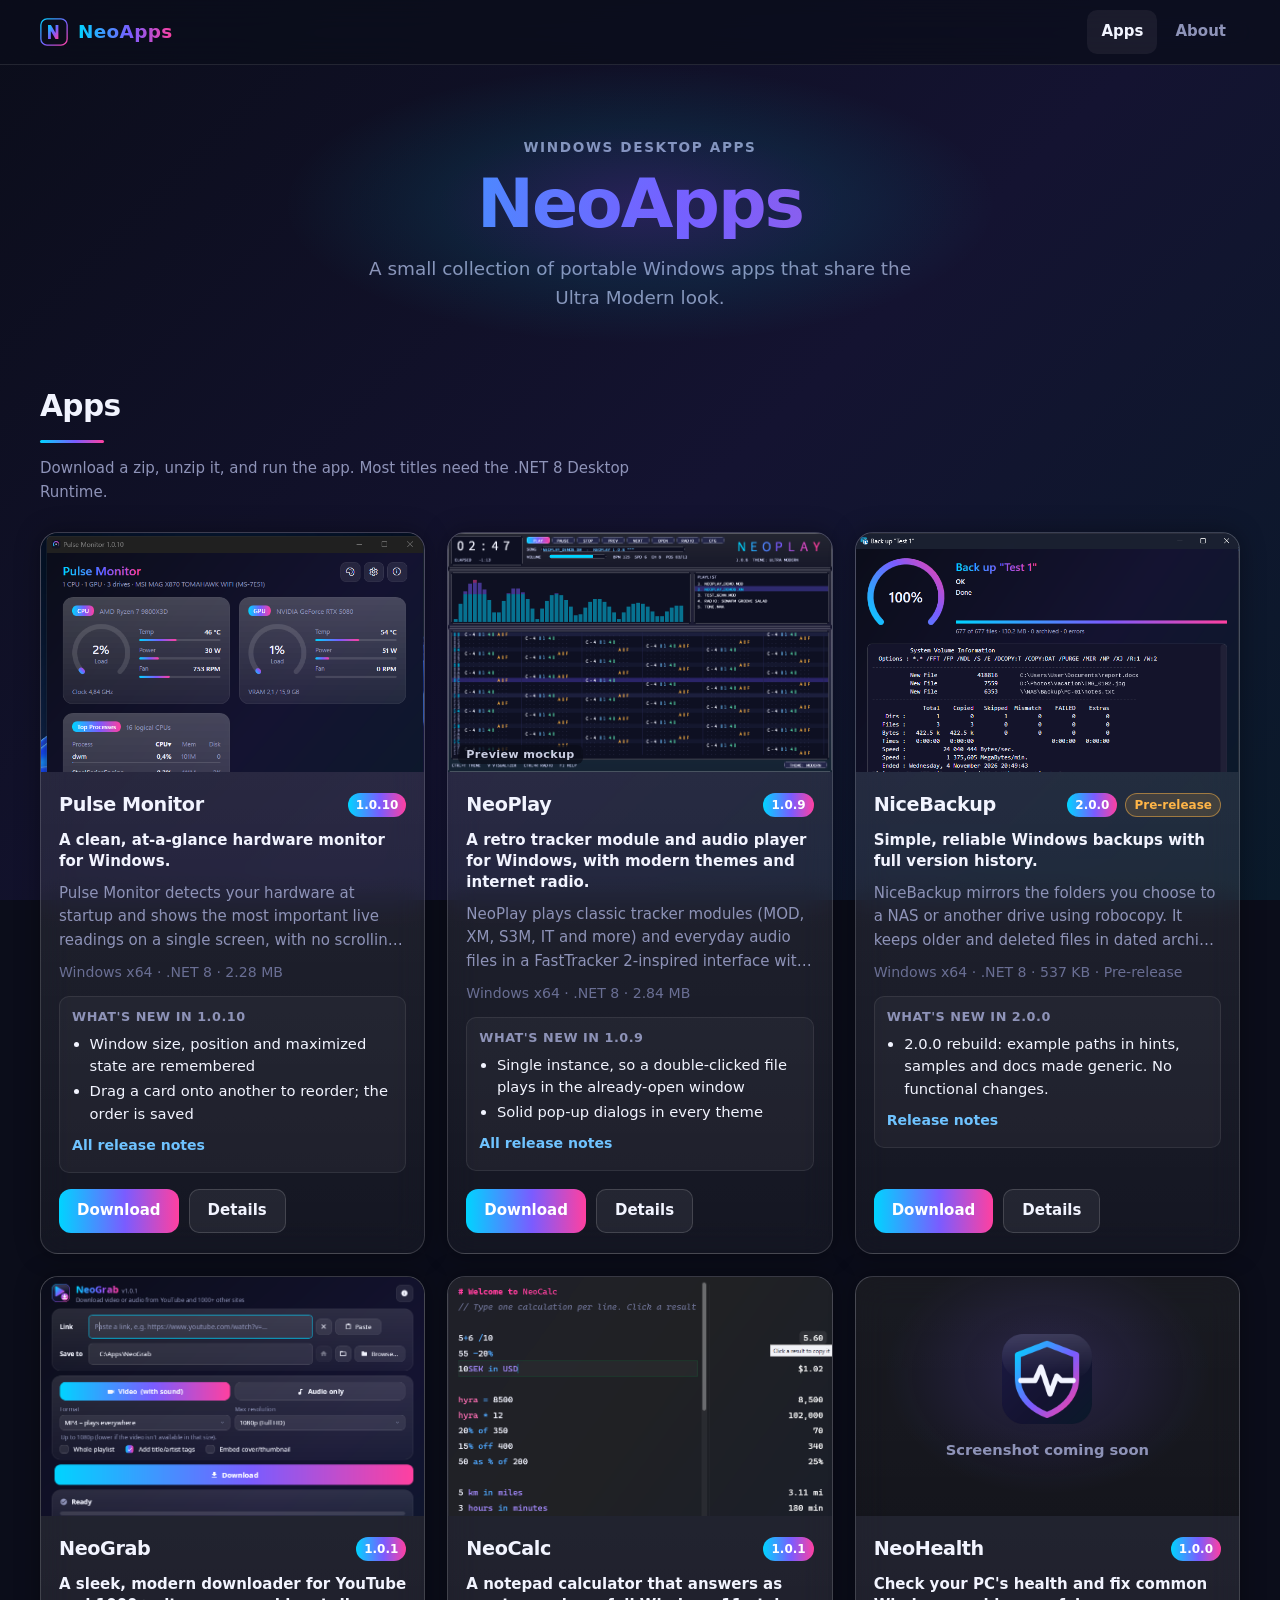
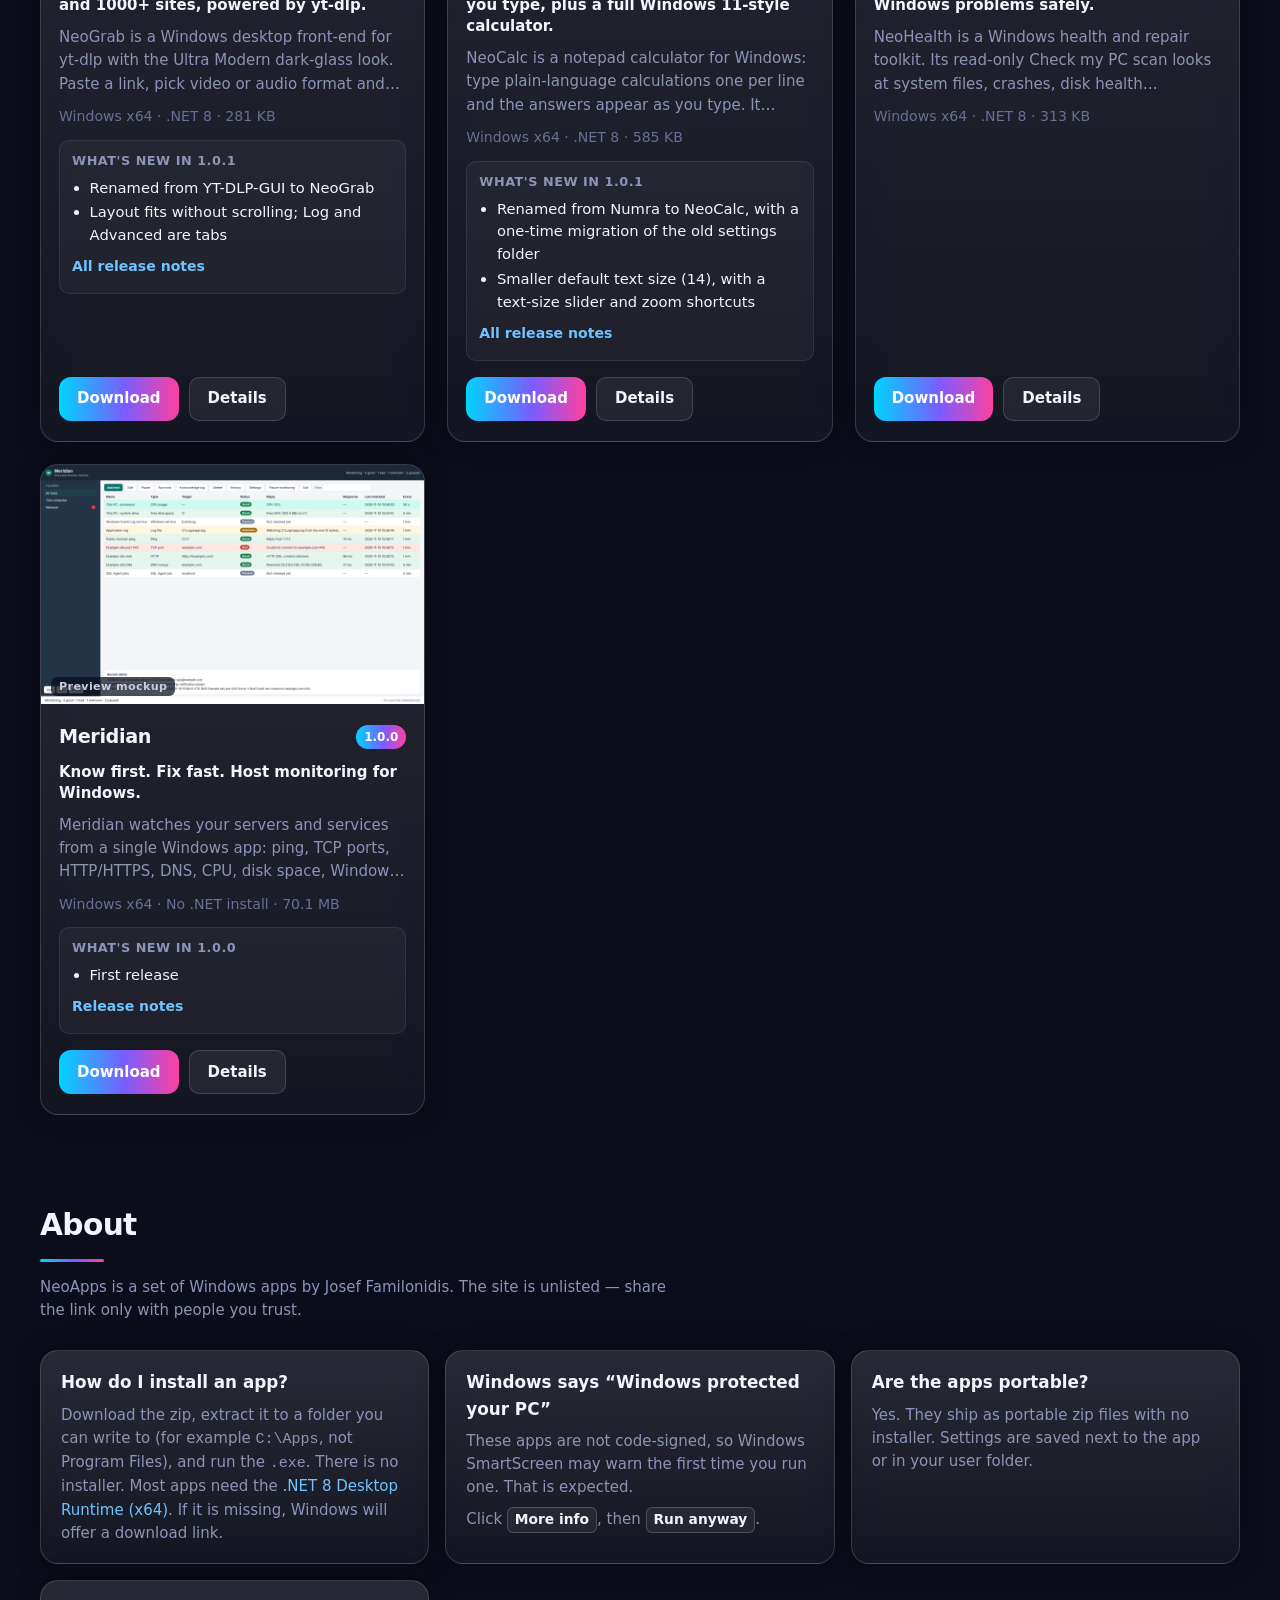
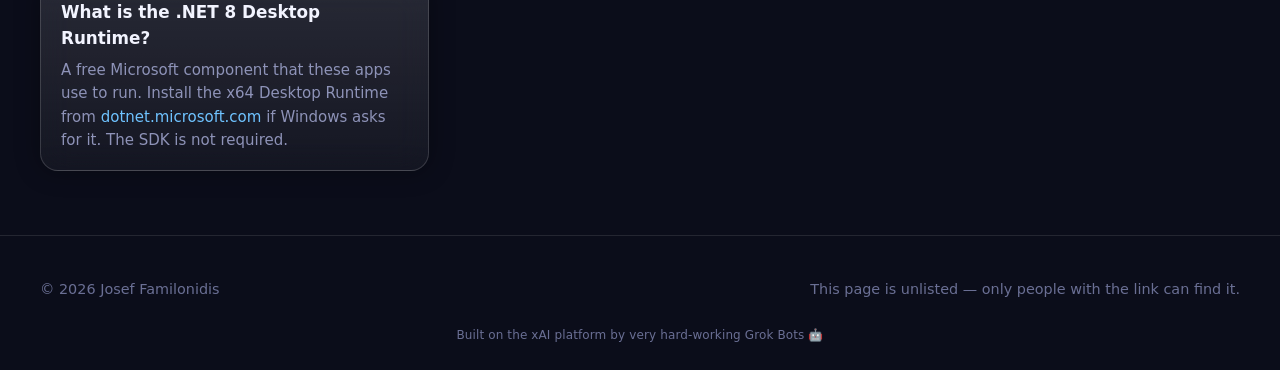
==== index.html @ 7ae8aa29 "Publish the NeoApps static site. Unlisted GitHub Pages site (noindex/nofollow and a robots.txt that " ====
<!DOCTYPE html>
<html lang="en">
<head>
  <meta charset="utf-8">
  <meta name="viewport" content="width=device-width, initial-scale=1, viewport-fit=cover">
  <meta name="robots" content="noindex, nofollow">
  <meta name="description" content="Portable Windows desktop apps by Josef Familonidis.">
  <title>NeoApps</title>
  <link rel="icon" href="favicon.svg" type="image/svg+xml">
  <link rel="stylesheet" href="css/style.css">
</head>
<body>
  <a class="skip-link" href="#main">Skip to content</a>
  <header id="site-header"></header>
  <main id="main">
    <section class="hero" id="top">
      <div class="wrap">
        <p class="hero-kicker">Windows desktop apps</p>
        <h1 class="hero-title">NeoApps</h1>
        <p class="hero-sub" id="hero-sub">A small collection of portable Windows apps that share the Ultra Modern look.</p>
      </div>
    </section>

    <section id="apps" class="section">
      <div class="wrap">
        <h2 class="section-title">Apps</h2>
        <p class="section-lead">Download a zip, unzip it, and run the app. Most titles need the .NET 8 Desktop Runtime.</p>
        <div id="app-grid" class="app-grid"></div>
      </div>
    </section>

    <section id="about" class="section">
      <div class="wrap">
        <h2 class="section-title">About</h2>
        <p class="section-lead">NeoApps is a set of Windows apps by Josef Familonidis. The site is unlisted — share the link only with people you trust.</p>
        <div class="faq">
          <article class="faq-item">
            <h3>How do I install an app?</h3>
            <p>Download the zip, extract it to a folder you can write to (for example <code>C:\Apps</code>, not Program Files), and run the <code>.exe</code>. There is no installer. Most apps need the <a href="https://dotnet.microsoft.com/download/dotnet/8.0">.NET 8 Desktop Runtime (x64)</a>. If it is missing, Windows will offer a download link.</p>
          </article>
          <article class="faq-item">
            <h3>Windows says “Windows protected your PC”</h3>
            <p>These apps are not code-signed, so Windows SmartScreen may warn the first time you run one. That is expected.</p>
            <p>Click <span class="kbd">More info</span>, then <span class="kbd">Run anyway</span>.</p>
          </article>
          <article class="faq-item">
            <h3>Are the apps portable?</h3>
            <p>Yes. They ship as portable zip files with no installer. Settings are saved next to the app or in your user folder.</p>
          </article>
          <article class="faq-item">
            <h3>What is the .NET 8 Desktop Runtime?</h3>
            <p>A free Microsoft component that these apps use to run. Install the x64 Desktop Runtime from <a href="https://dotnet.microsoft.com/download/dotnet/8.0">dotnet.microsoft.com</a> if Windows asks for it. The SDK is not required.</p>
          </article>
        </div>
      </div>
    </section>
  </main>
  <footer id="site-footer"></footer>

  <div id="lightbox" class="lightbox" hidden role="dialog" aria-modal="true" aria-label="Screenshot">
    <button type="button" class="lightbox-close" aria-label="Close screenshot">×</button>
    <img alt="">
  </div>

  <script src="js/site.js" defer></script>
  <script src="js/home.js" defer></script>
</body>
</html>
---- css/style.css ----
/* NeoApps — Ultra Modern theme. All colours from the shared WPF Modern.xaml. */

:root {
  --bg-0: #0B0D1A;
  --bg-1: #141331;
  --bg-2: #0A1A2A;
  --page-bg: linear-gradient(135deg, #0B0D1A 0%, #141331 55%, #0A1A2A 100%);
  --card-bg: linear-gradient(180deg, rgba(255, 255, 255, 0.12), rgba(255, 255, 255, 0.04));
  --card-border: rgba(255, 255, 255, 0.15);
  --card-radius: 18px;
  --card-shadow: 0 0 24px rgba(0, 0, 0, 0.35);
  --accent: linear-gradient(90deg, #00D4FF 0%, #7A5CFF 55%, #FF40A0 100%);
  --accent-cyan: #00D4FF;
  --accent-violet: #7A5CFF;
  --accent-pink: #FF40A0;
  --text: #F2F4FF;
  --muted: #8E93B8;
  --dim: #6A6F94;
  --link: #6FC3FF;
  --ok: #3DDC97;
  --warn: #FFB547;
  --error: #FF5C7A;
  --btn-bg: rgba(255, 255, 255, 0.063);
  --btn-border: rgba(255, 255, 255, 0.15);
  --btn-radius: 10px;
  --btn-primary-radius: 12px;
  --font: "Segoe UI Variable Text", "Segoe UI", system-ui, Inter, sans-serif;
  --font-mono: "Cascadia Mono", Consolas, ui-monospace, monospace;
  --nav-height: 64px;
  --content: 1200px;
  --body: 15px;
  --tap: 44px;
  --pad: 24px;
  --safe-t: env(safe-area-inset-top, 0px);
  --safe-r: env(safe-area-inset-right, 0px);
  --safe-b: env(safe-area-inset-bottom, 0px);
  --safe-l: env(safe-area-inset-left, 0px);
  color-scheme: dark;
}

@media (max-width: 699px) {
  :root {
    --body: 16px;
    --pad: 16px;
    --nav-height: 56px;
  }
}

*,
*::before,
*::after {
  box-sizing: border-box;
}

html {
  scroll-behavior: smooth;
  scroll-padding-top: calc(var(--nav-height) + var(--safe-t) + 12px);
  -webkit-text-size-adjust: 100%;
  text-size-adjust: 100%;
}

body {
  margin: 0;
  min-height: 100dvh;
  font-family: var(--font);
  font-size: var(--body);
  line-height: 1.55;
  color: var(--text);
  background-color: var(--bg-0);
  background-image: var(--page-bg);
  background-attachment: fixed;
  background-size: cover;
  overflow-x: hidden;
}

img,
svg,
video {
  max-width: 100%;
  height: auto;
}

a {
  color: var(--link);
  text-decoration: none;
}

a:hover {
  text-decoration: underline;
}

:focus-visible {
  outline: 2px solid var(--accent-cyan);
  outline-offset: 3px;
}

.skip-link {
  position: absolute;
  left: var(--pad);
  top: -100px;
  z-index: 200;
  padding: 8px 14px;
  border-radius: 8px;
  background: var(--bg-0);
  color: var(--text);
}

.skip-link:focus {
  top: calc(var(--safe-t) + 8px);
}

.wrap {
  width: min(var(--content), calc(100% - var(--pad) - var(--pad) - var(--safe-l) - var(--safe-r)));
  margin-inline: auto;
}

/* ---- Header / nav ---- */

.site-header {
  position: sticky;
  top: 0;
  z-index: 100;
  padding-top: var(--safe-t);
  background: rgba(11, 13, 26, 0.78);
  backdrop-filter: blur(20px) saturate(1.2);
  -webkit-backdrop-filter: blur(20px) saturate(1.2);
  border-bottom: 1px solid rgba(255, 255, 255, 0.1);
}

.site-header .nav-inner {
  display: flex;
  align-items: center;
  justify-content: space-between;
  gap: 12px;
  min-height: var(--nav-height);
}

.brand {
  display: inline-flex;
  align-items: center;
  gap: 10px;
  min-height: var(--tap);
  font-weight: 700;
  font-size: 1.15rem;
  letter-spacing: 0.02em;
  color: var(--text);
  text-decoration: none;
}

.brand:hover {
  text-decoration: none;
}

.brand-mark {
  width: 28px;
  height: 28px;
  flex: 0 0 28px;
}

.brand-name {
  background-image: var(--accent);
  -webkit-background-clip: text;
  background-clip: text;
  color: transparent;
}

.nav-toggle {
  display: none;
  align-items: center;
  justify-content: center;
  width: var(--tap);
  height: var(--tap);
  margin-right: -8px;
  padding: 0;
  border: 1px solid var(--btn-border);
  border-radius: 10px;
  background: var(--btn-bg);
  color: var(--text);
  cursor: pointer;
}

.nav-toggle-bars,
.nav-toggle-bars::before,
.nav-toggle-bars::after {
  display: block;
  width: 18px;
  height: 2px;
  background: var(--text);
  border-radius: 1px;
  position: relative;
  transition: transform 0.2s ease, opacity 0.2s ease;
}

.nav-toggle-bars::before,
.nav-toggle-bars::after {
  content: "";
  position: absolute;
  left: 0;
}

.nav-toggle-bars::before { top: -6px; }
.nav-toggle-bars::after { top: 6px; }

.site-header.is-open .nav-toggle-bars {
  background: transparent;
}

.site-header.is-open .nav-toggle-bars::before {
  top: 0;
  transform: rotate(45deg);
}

.site-header.is-open .nav-toggle-bars::after {
  top: 0;
  transform: rotate(-45deg);
}

.nav-links {
  display: flex;
  align-items: center;
  gap: 4px;
  list-style: none;
  margin: 0;
  padding: 0;
}

.nav-links a {
  display: inline-flex;
  align-items: center;
  justify-content: center;
  min-height: var(--tap);
  padding: 0 14px;
  border-radius: 10px;
  color: var(--muted);
  font-weight: 600;
  text-decoration: none;
}

.nav-links a:hover,
.nav-links a[aria-current="page"],
.nav-links a.is-active {
  color: var(--text);
  background: rgba(255, 255, 255, 0.06);
  text-decoration: none;
}

@media (max-width: 699px) {
  .nav-toggle {
    display: inline-flex;
  }

  .nav-links {
    display: none;
    position: absolute;
    left: 0;
    right: 0;
    top: 100%;
    flex-direction: column;
    align-items: stretch;
    gap: 4px;
    padding: 8px max(var(--pad), var(--safe-l)) calc(12px + var(--safe-b)) max(var(--pad), var(--safe-r));
    background: #0B0D1A;
    border-bottom: 1px solid rgba(255, 255, 255, 0.1);
    box-shadow: 0 16px 32px rgba(0, 0, 0, 0.55);
  }

  .site-header.is-open .nav-links {
    display: flex;
  }

  .nav-links a {
    justify-content: flex-start;
    width: 100%;
    padding: 0 16px;
  }

  body.nav-open {
    overflow: hidden;
  }
}

/* ---- Hero ---- */

.hero {
  position: relative;
  padding: 72px 0 48px;
  overflow: hidden;
  text-align: center;
}

.hero::before {
  content: "";
  position: absolute;
  left: 50%;
  top: 0;
  width: min(720px, 90vw);
  height: 280px;
  transform: translateX(-50%);
  background: radial-gradient(ellipse at center, rgba(122, 92, 255, 0.22), rgba(0, 212, 255, 0.08) 40%, transparent 70%);
  pointer-events: none;
}

.hero-kicker {
  margin: 0 0 10px;
  color: var(--muted);
  font-size: 0.85rem;
  font-weight: 600;
  letter-spacing: 0.12em;
  text-transform: uppercase;
}

.hero-title {
  margin: 0 0 16px;
  font-size: clamp(2.4rem, 8vw, 4.25rem);
  font-weight: 700;
  letter-spacing: -0.03em;
  line-height: 1.05;
  background-image: var(--accent);
  -webkit-background-clip: text;
  background-clip: text;
  color: transparent;
}

.hero-sub {
  margin: 0 auto;
  max-width: 34rem;
  color: var(--muted);
  font-size: clamp(1rem, 2.2vw, 1.15rem);
}

@media (max-height: 850px) {
  .hero {
    padding: 48px 0 32px;
  }
}

/* ---- Sections ---- */

.section {
  padding: 24px 0 64px;
}

.section-title {
  margin: 0 0 8px;
  font-size: clamp(1.45rem, 3vw, 1.85rem);
  font-weight: 700;
  letter-spacing: -0.02em;
}

.section-title::after {
  content: "";
  display: block;
  width: 64px;
  height: 3px;
  margin: 10px 0 22px;
  border-radius: 2px;
  background-image: var(--accent);
}

.section-lead {
  margin: -8px 0 28px;
  color: var(--muted);
  max-width: 40rem;
}

/* ---- Cards / app grid ---- */

.app-grid {
  display: grid;
  grid-template-columns: repeat(auto-fit, minmax(min(100%, 320px), 1fr));
  gap: 22px;
}

.card {
  display: flex;
  flex-direction: column;
  background-image: var(--card-bg);
  border: 1px solid var(--card-border);
  border-radius: var(--card-radius);
  box-shadow: var(--card-shadow);
  backdrop-filter: blur(16px);
  -webkit-backdrop-filter: blur(16px);
  overflow: hidden;
  min-width: 0;
  transition: transform 0.2s ease, border-color 0.2s ease, box-shadow 0.2s ease;
}

@media (hover: hover) {
  .card:hover {
    transform: translateY(-2px);
    border-color: rgba(255, 255, 255, 0.28);
    box-shadow: 0 0 28px rgba(0, 0, 0, 0.45);
  }
}

.card-shot {
  position: relative;
  aspect-ratio: 16 / 10;
  background: rgba(0, 0, 0, 0.28);
  display: flex;
  align-items: center;
  justify-content: center;
  overflow: hidden;
}

.card-shot img {
  width: 100%;
  height: 100%;
  object-fit: cover;
  object-position: top center;
  cursor: zoom-in;
}

.card-shot img[data-lightbox] {
  -webkit-touch-callout: none;
}

.shot-placeholder {
  display: flex;
  flex-direction: column;
  align-items: center;
  justify-content: center;
  gap: 12px;
  width: 100%;
  height: 100%;
  padding: 24px;
  color: var(--muted);
  text-align: center;
  background:
    radial-gradient(ellipse at 50% 40%, rgba(122, 92, 255, 0.18), transparent 60%),
    rgba(0, 0, 0, 0.15);
}

.shot-placeholder img {
  width: 96px;
  height: 96px;
  object-fit: contain;
  cursor: default;
}

.shot-placeholder .ph-icon {
  width: 64px;
  height: 64px;
  border-radius: 16px;
  background-image: var(--accent);
  opacity: 0.85;
}

.shot-placeholder span {
  font-size: 0.92rem;
  font-weight: 600;
}

.card-body {
  display: flex;
  flex-direction: column;
  gap: 10px;
  padding: 18px 18px 20px;
  flex: 1;
  min-width: 0;
}

.card-head {
  display: flex;
  align-items: center;
  flex-wrap: wrap;
  gap: 8px;
}

.card-head h3 {
  margin: 0;
  font-size: 1.2rem;
  font-weight: 700;
  letter-spacing: -0.02em;
  margin-right: auto;
}

.card-head h3 a {
  color: var(--text);
  text-decoration: none;
}

.card-head h3 a:hover {
  color: var(--link);
}

.badge {
  display: inline-flex;
  align-items: center;
  justify-content: center;
  min-height: 24px;
  padding: 0 8px;
  border-radius: 999px;
  font-size: 0.75rem;
  font-weight: 700;
  line-height: 1;
  white-space: nowrap;
}

.badge-version {
  background-image: var(--accent);
  color: #fff;
}

.badge-pre {
  background: rgba(255, 181, 71, 0.15);
  border: 1px solid rgba(255, 181, 71, 0.5);
  color: var(--warn);
}

.badge-soon {
  background: rgba(142, 147, 184, 0.12);
  border: 1px solid rgba(142, 147, 184, 0.35);
  color: var(--muted);
}

.tagline {
  margin: 0;
  color: var(--text);
  font-weight: 600;
  line-height: 1.4;
}

.desc {
  margin: 0;
  color: var(--muted);
  display: -webkit-box;
  -webkit-line-clamp: 3;
  line-clamp: 3;
  -webkit-box-orient: vertical;
  overflow: hidden;
}

.desc code,
.prose code {
  font-family: var(--font-mono);
  font-size: 0.9em;
  color: var(--accent-cyan);
}

.meta {
  margin: 0;
  color: var(--dim);
  font-size: 0.88rem;
}

.whats-new {
  margin: 2px 0 0;
  padding: 10px 12px;
  border-radius: 10px;
  background: rgba(255, 255, 255, 0.04);
  border: 1px solid rgba(255, 255, 255, 0.08);
}

.whats-new h4 {
  margin: 0 0 6px;
  font-size: 0.8rem;
  font-weight: 700;
  letter-spacing: 0.04em;
  text-transform: uppercase;
  color: var(--muted);
}

.whats-new ul {
  margin: 0;
  padding-left: 1.1rem;
  color: var(--text);
  font-size: 0.92rem;
}

.whats-new li + li {
  margin-top: 2px;
}

.whats-new .more {
  display: inline-flex;
  align-items: center;
  min-height: 32px;
  margin-top: 4px;
  font-size: 0.88rem;
  font-weight: 600;
}

.card-actions {
  display: flex;
  flex-wrap: wrap;
  gap: 10px;
  margin-top: auto;
  padding-top: 6px;
}

/* ---- Buttons ---- */

.btn {
  display: inline-flex;
  align-items: center;
  justify-content: center;
  gap: 8px;
  min-height: var(--tap);
  padding: 0 18px;
  border-radius: var(--btn-radius);
  border: 1px solid var(--btn-border);
  background: var(--btn-bg);
  color: var(--text);
  font: inherit;
  font-weight: 600;
  text-decoration: none;
  cursor: pointer;
  position: relative;
  isolation: isolate;
  overflow: hidden;
  transition: border-color 0.15s ease, transform 0.15s ease;
}

.btn:hover {
  text-decoration: none;
  border-color: rgba(255, 255, 255, 0.32);
}

.btn::after {
  content: "";
  position: absolute;
  inset: 0;
  border-radius: inherit;
  background-image: var(--accent);
  opacity: 0;
  z-index: -1;
  transition: opacity 0.18s ease;
}

.btn:hover::after,
.btn:focus-visible::after {
  opacity: 0.95;
}

.btn-primary {
  border: 0;
  border-radius: var(--btn-primary-radius);
  background-image: var(--accent);
  color: #fff;
}

.btn-primary::after {
  display: none;
}

.btn-primary:hover {
  filter: brightness(1.08);
}

.btn:disabled,
.btn.is-disabled {
  opacity: 0.45;
  pointer-events: none;
}

@media (max-width: 519px) {
  .card-actions {
    flex-direction: column;
  }

  .card-actions .btn {
    width: 100%;
  }
}

/* ---- About / FAQ ---- */

.faq {
  display: grid;
  grid-template-columns: repeat(auto-fit, minmax(min(100%, 340px), 1fr));
  gap: 16px;
}

.faq-item {
  padding: 18px 20px;
  background-image: var(--card-bg);
  border: 1px solid var(--card-border);
  border-radius: var(--card-radius);
  box-shadow: var(--card-shadow);
  backdrop-filter: blur(16px);
  -webkit-backdrop-filter: blur(16px);
}

.faq-item h3 {
  margin: 0 0 8px;
  font-size: 1.05rem;
}

.faq-item p {
  margin: 0;
  color: var(--muted);
}

.faq-item p + p {
  margin-top: 8px;
}

.kbd {
  display: inline-block;
  padding: 1px 7px;
  border-radius: 6px;
  border: 1px solid rgba(255, 255, 255, 0.18);
  background: rgba(255, 255, 255, 0.06);
  color: var(--text);
  font-weight: 600;
  font-size: 0.92em;
  white-space: nowrap;
}

/* ---- Footer ---- */

.site-footer {
  padding: 28px 0 calc(28px + var(--safe-b));
  border-top: 1px solid rgba(255, 255, 255, 0.1);
  color: var(--dim);
  font-size: 0.9rem;
}

.site-footer .wrap {
  display: flex;
  flex-wrap: wrap;
  gap: 8px 24px;
  justify-content: space-between;
  align-items: baseline;
}

.site-footer .footer-built {
  width: min(var(--content), calc(100% - var(--pad) - var(--pad) - var(--safe-l) - var(--safe-r)));
  margin: 12px auto 0;
  text-align: center;
  font-size: 0.75rem;
  line-height: 1.4;
  font-weight: 400;
  color: #6A6F94;
  letter-spacing: 0.01em;
}

/* ---- App detail page ---- */

.back-link {
  display: inline-flex;
  align-items: center;
  min-height: var(--tap);
  margin: 16px 0 8px;
  color: var(--muted);
  font-weight: 600;
}

.back-link:hover {
  color: var(--link);
}

.app-hero {
  display: grid;
  grid-template-columns: minmax(0, 1.15fr) minmax(0, 1fr);
  gap: 32px;
  align-items: start;
  padding: 8px 0 32px;
}

.app-hero-shot {
  position: relative;
  aspect-ratio: 16 / 10;
  border-radius: var(--card-radius);
  border: 1px solid var(--card-border);
  background-image: var(--card-bg);
  box-shadow: var(--card-shadow);
  overflow: hidden;
  display: flex;
  align-items: center;
  justify-content: center;
}

.app-hero-shot img {
  width: 100%;
  height: 100%;
  object-fit: contain;
  cursor: zoom-in;
}

.app-hero-shot .shot-placeholder {
  min-height: 240px;
}

.shot-caption {
  margin: 8px 0 0;
  color: var(--dim);
  font-size: 0.85rem;
}

.app-hero-info h1 {
  margin: 0 0 8px;
  font-size: clamp(1.8rem, 4vw, 2.4rem);
  letter-spacing: -0.03em;
}

.app-hero-info .tagline {
  font-size: 1.05rem;
  margin-bottom: 12px;
}

.app-hero-info .prose {
  color: var(--muted);
}

.app-hero-info .card-actions {
  margin-top: 20px;
}

.run-hint {
  margin: 10px 0 0;
  color: var(--dim);
  font-size: 0.9rem;
}

.app-blocks {
  display: grid;
  gap: 28px;
  padding: 8px 0 64px;
}

.app-block h2 {
  margin: 0 0 12px;
  font-size: 1.25rem;
}

.feature-list,
.req-list,
.changes-list {
  margin: 0;
  padding-left: 1.2rem;
}

.feature-list li + li,
.req-list li + li,
.changes-list li + li {
  margin-top: 6px;
}

.changelog-entry + .changelog-entry {
  margin-top: 22px;
  padding-top: 18px;
  border-top: 1px solid rgba(255, 255, 255, 0.08);
}

.changelog-entry h3 {
  margin: 0 0 4px;
  font-size: 1.05rem;
  display: flex;
  flex-wrap: wrap;
  align-items: baseline;
  gap: 8px 12px;
}

.changelog-date {
  color: var(--dim);
  font-size: 0.88rem;
  font-weight: 500;
}

.empty-note {
  color: var(--muted);
  font-style: italic;
}

@media (max-width: 859px) {
  .app-hero {
    grid-template-columns: 1fr;
    gap: 20px;
  }
}

/* ---- Lightbox ---- */

.lightbox {
  position: fixed;
  inset: 0;
  z-index: 300;
  display: flex;
  align-items: center;
  justify-content: center;
  padding: max(16px, var(--safe-t)) max(16px, var(--safe-r)) max(16px, var(--safe-b)) max(16px, var(--safe-l));
  background: rgba(6, 7, 16, 0.88);
  backdrop-filter: blur(12px);
  -webkit-backdrop-filter: blur(12px);
}

.lightbox[hidden] {
  display: none;
}

.lightbox img {
  max-width: 100%;
  max-height: calc(100dvh - 96px);
  width: auto;
  height: auto;
  object-fit: contain;
  border-radius: 12px;
  box-shadow: 0 0 40px rgba(0, 0, 0, 0.5);
  cursor: default;
  touch-action: manipulation;
}

.lightbox-close {
  position: absolute;
  top: max(8px, var(--safe-t));
  right: max(8px, var(--safe-r));
  width: var(--tap);
  height: var(--tap);
  border: 1px solid var(--btn-border);
  border-radius: 10px;
  background: var(--btn-bg);
  color: var(--text);
  font-size: 1.4rem;
  line-height: 1;
  cursor: pointer;
}

.lightbox-close:hover {
  background: rgba(255, 255, 255, 0.12);
}

body.lightbox-open {
  overflow: hidden;
}

/* ---- Status / missing ---- */

.page-status {
  padding: 64px 0;
  text-align: center;
}

.page-status h1 {
  margin: 0 0 12px;
}

/* ---- Reduced motion ---- */

@media (prefers-reduced-motion: reduce) {
  html { scroll-behavior: auto; }
  *, *::before, *::after {
    transition: none !important;
    animation: none !important;
  }
  .card:hover { transform: none; }
}

.nowrap { white-space: nowrap; }

.shot-label {
  position: absolute;
  left: 10px;
  bottom: 8px;
  padding: 3px 8px;
  border-radius: 6px;
  background: rgba(11, 13, 26, 0.72);
  color: #C8CCE0;
  font-size: 0.7rem;
  font-weight: 600;
  letter-spacing: 0.03em;
  line-height: 1.2;
  pointer-events: none;
}
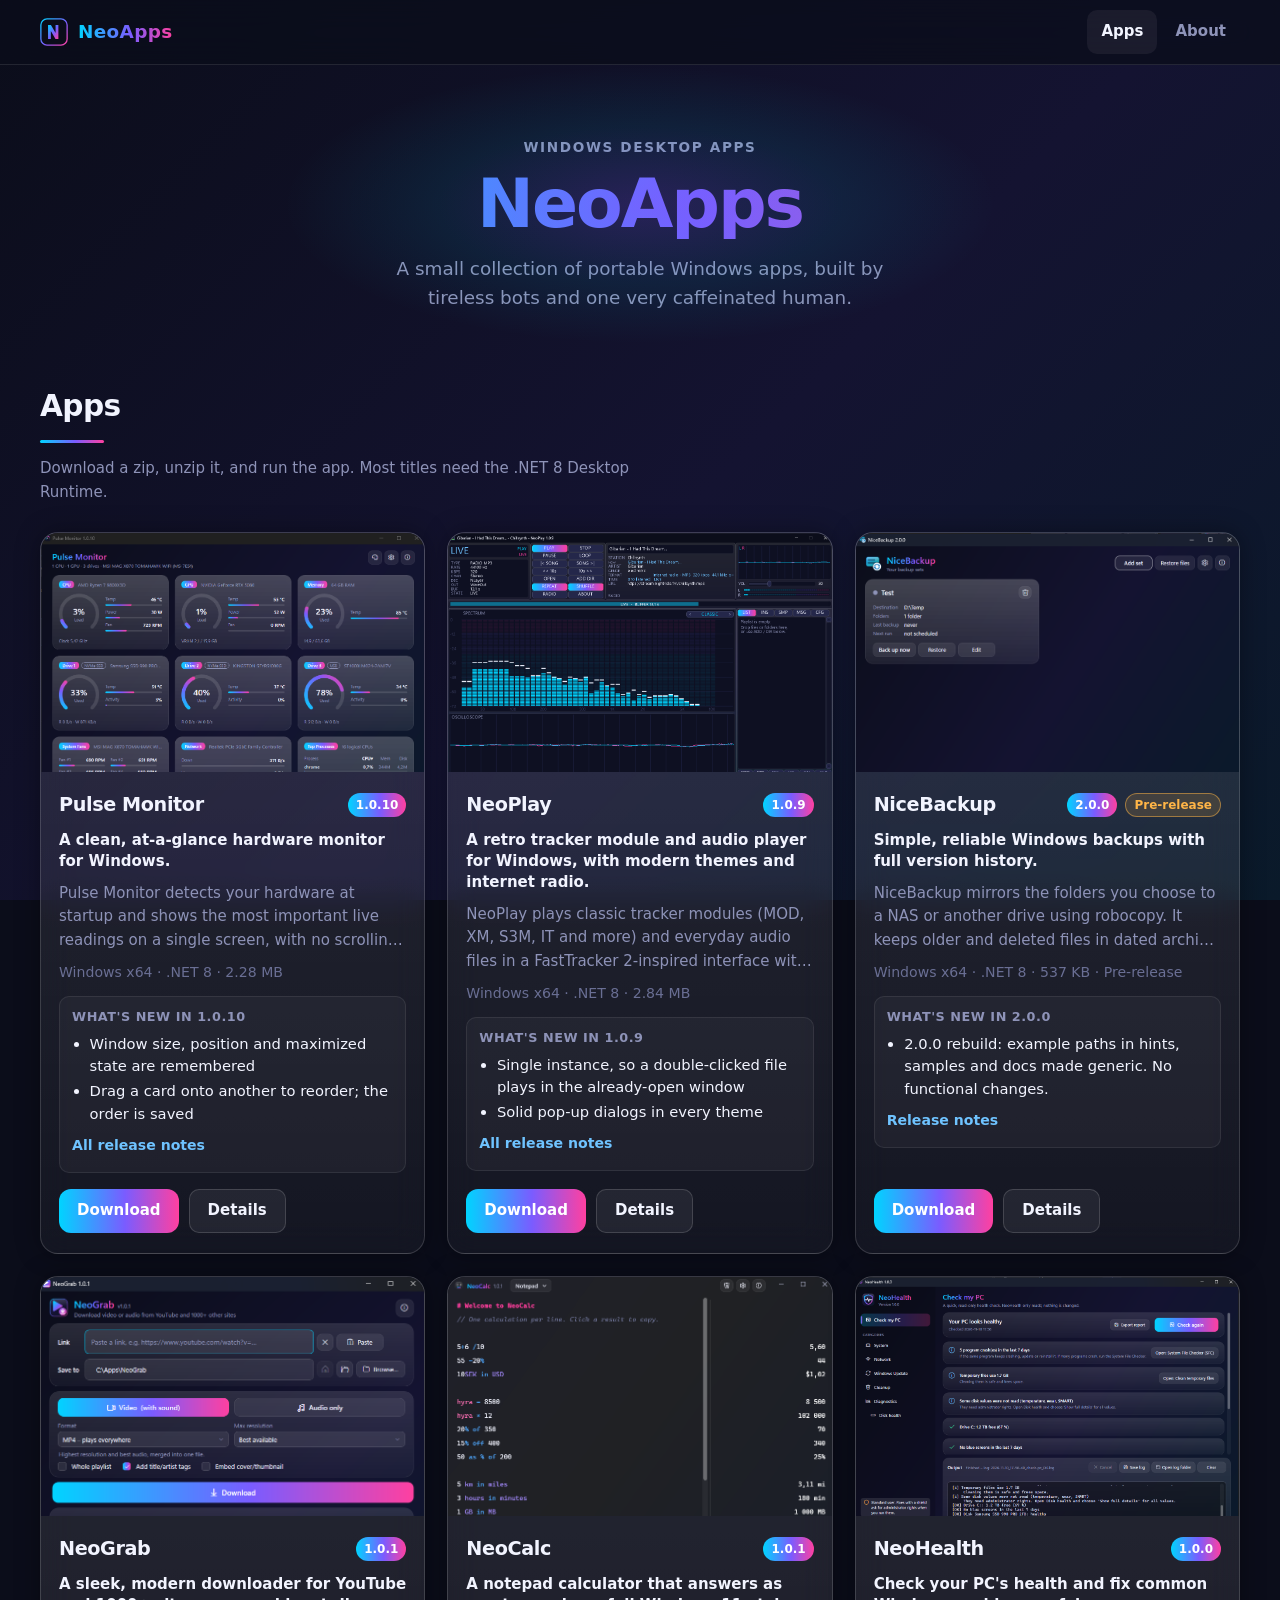
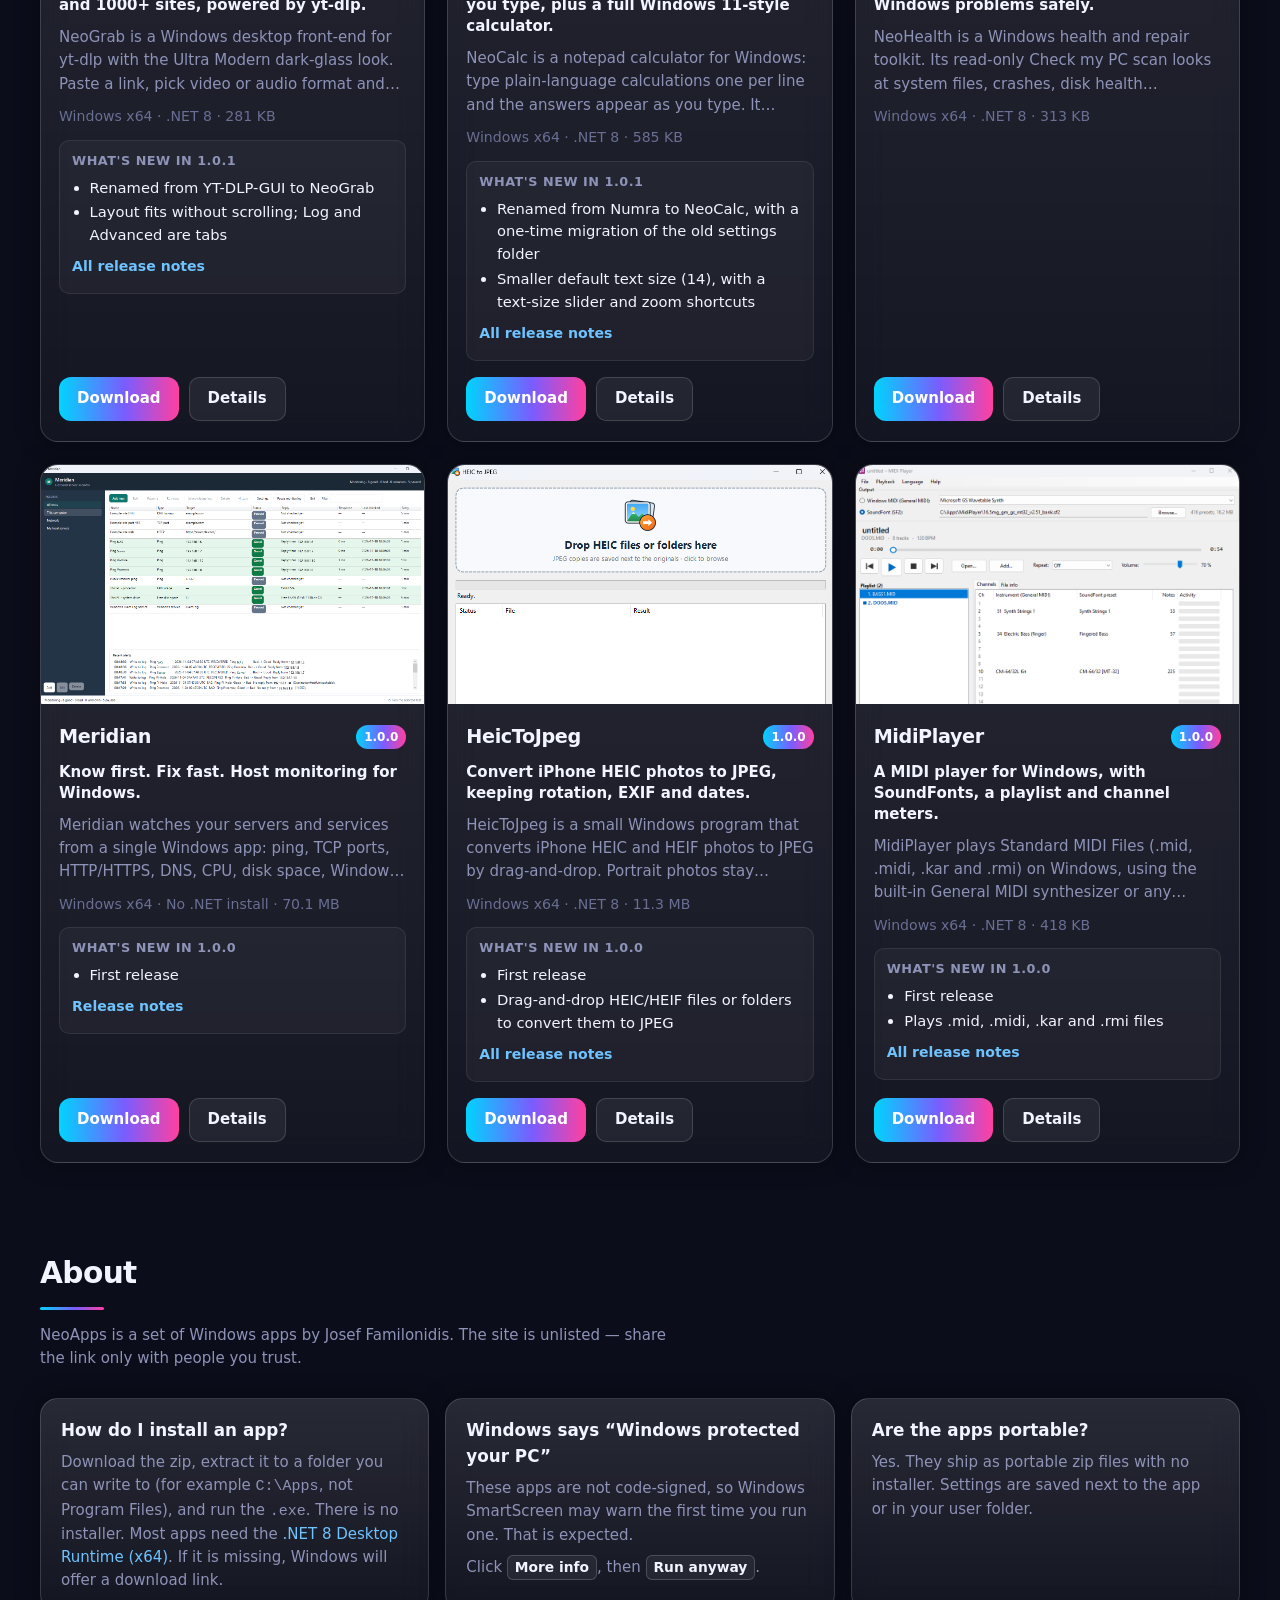
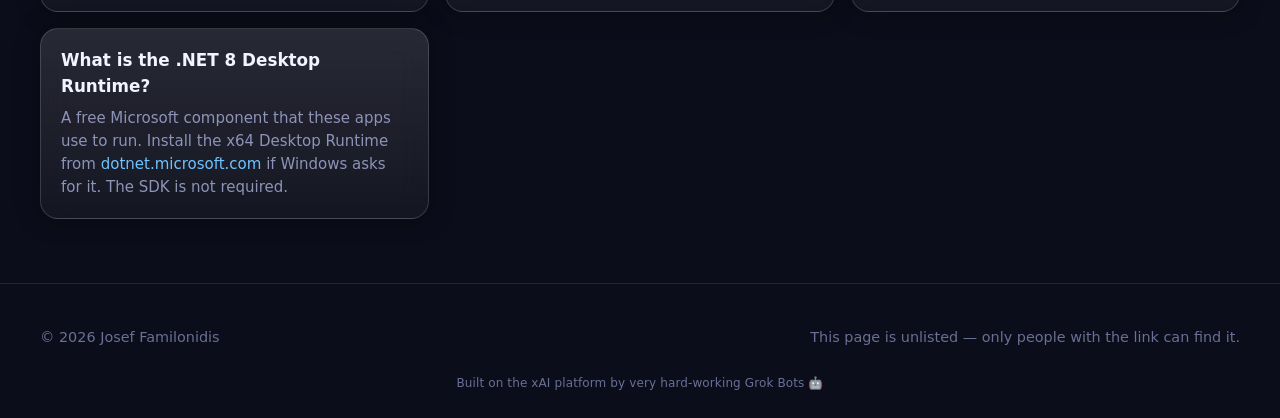
==== commit 86e8de92: "NeoApps v2: real screenshots + gallery, add HeicToJpeg 1.0.0 and MidiPlayer 1.0.0, new tagline Co-au" ====
--- a/index.html
+++ b/index.html
@@ -17,7 +17,7 @@
       <div class="wrap">
         <p class="hero-kicker">Windows desktop apps</p>
         <h1 class="hero-title">NeoApps</h1>
-        <p class="hero-sub" id="hero-sub">A small collection of portable Windows apps that share the Ultra Modern look.</p>
+        <p class="hero-sub" id="hero-sub">A small collection of portable Windows apps, built by tireless bots and one very caffeinated human.</p>
       </div>
     </section>
 
--- a/css/style.css
+++ b/css/style.css
@@ -871,6 +871,64 @@
   }
 }
 
+
+/* ---- Screenshot gallery ---- */
+
+.shot-gallery {
+  display: flex;
+  flex-direction: column;
+  gap: 10px;
+}
+
+.shot-thumbs {
+  display: flex;
+  gap: 8px;
+  overflow-x: auto;
+  padding: 2px 2px 6px;
+  scrollbar-width: thin;
+  -webkit-overflow-scrolling: touch;
+}
+
+.shot-thumb {
+  flex: 0 0 auto;
+  width: 92px;
+  height: 58px;
+  padding: 0;
+  border: 1px solid var(--card-border);
+  border-radius: 10px;
+  background: rgba(0, 0, 0, 0.28);
+  overflow: hidden;
+  cursor: pointer;
+  box-shadow: none;
+}
+
+.shot-thumb img {
+  width: 100%;
+  height: 100%;
+  object-fit: cover;
+  object-position: top center;
+  display: block;
+  pointer-events: none;
+}
+
+.shot-thumb:hover,
+.shot-thumb:focus-visible {
+  border-color: rgba(255, 255, 255, 0.4);
+  outline: none;
+}
+
+.shot-thumb.is-active {
+  border-color: #00D4FF;
+  box-shadow: 0 0 0 1px #00D4FF;
+}
+
+@media (max-width: 859px) {
+  .shot-thumb {
+    width: 80px;
+    height: 52px;
+  }
+}
+
 /* ---- Lightbox ---- */
 
 .lightbox {
